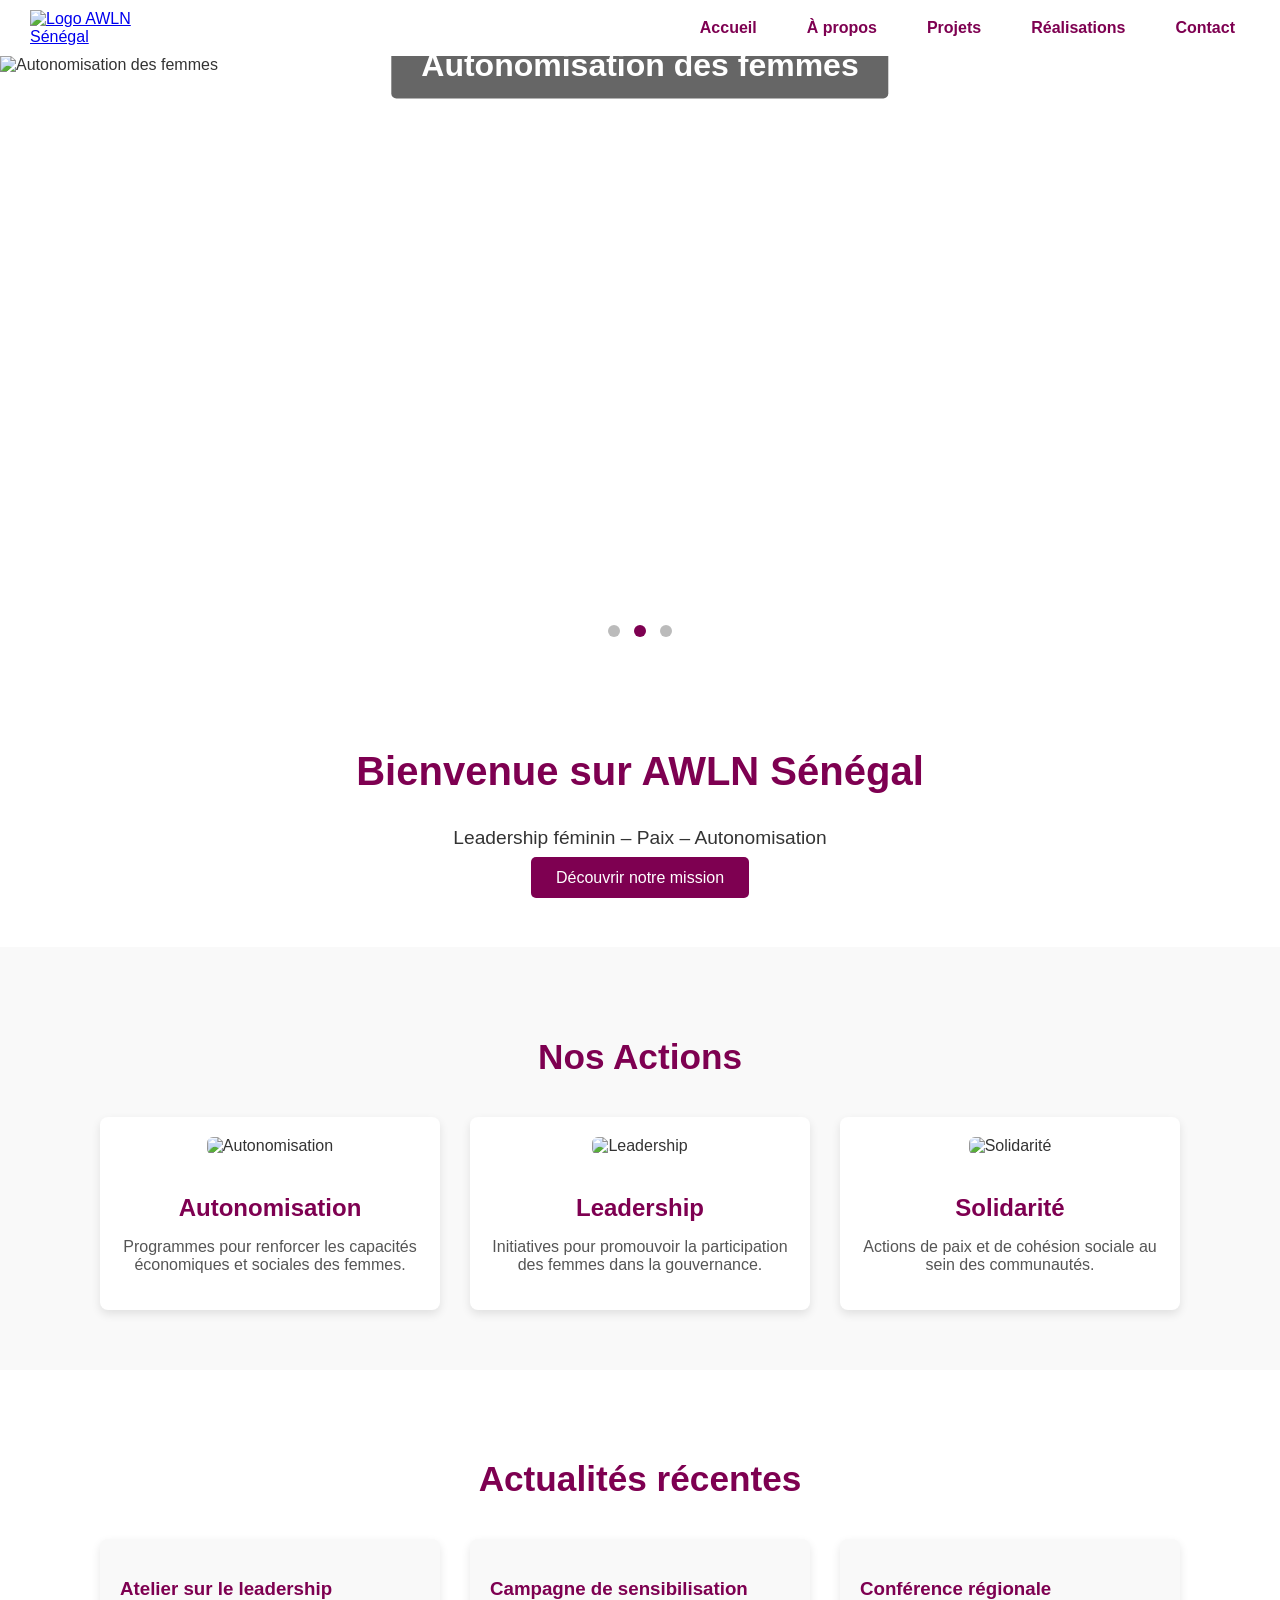
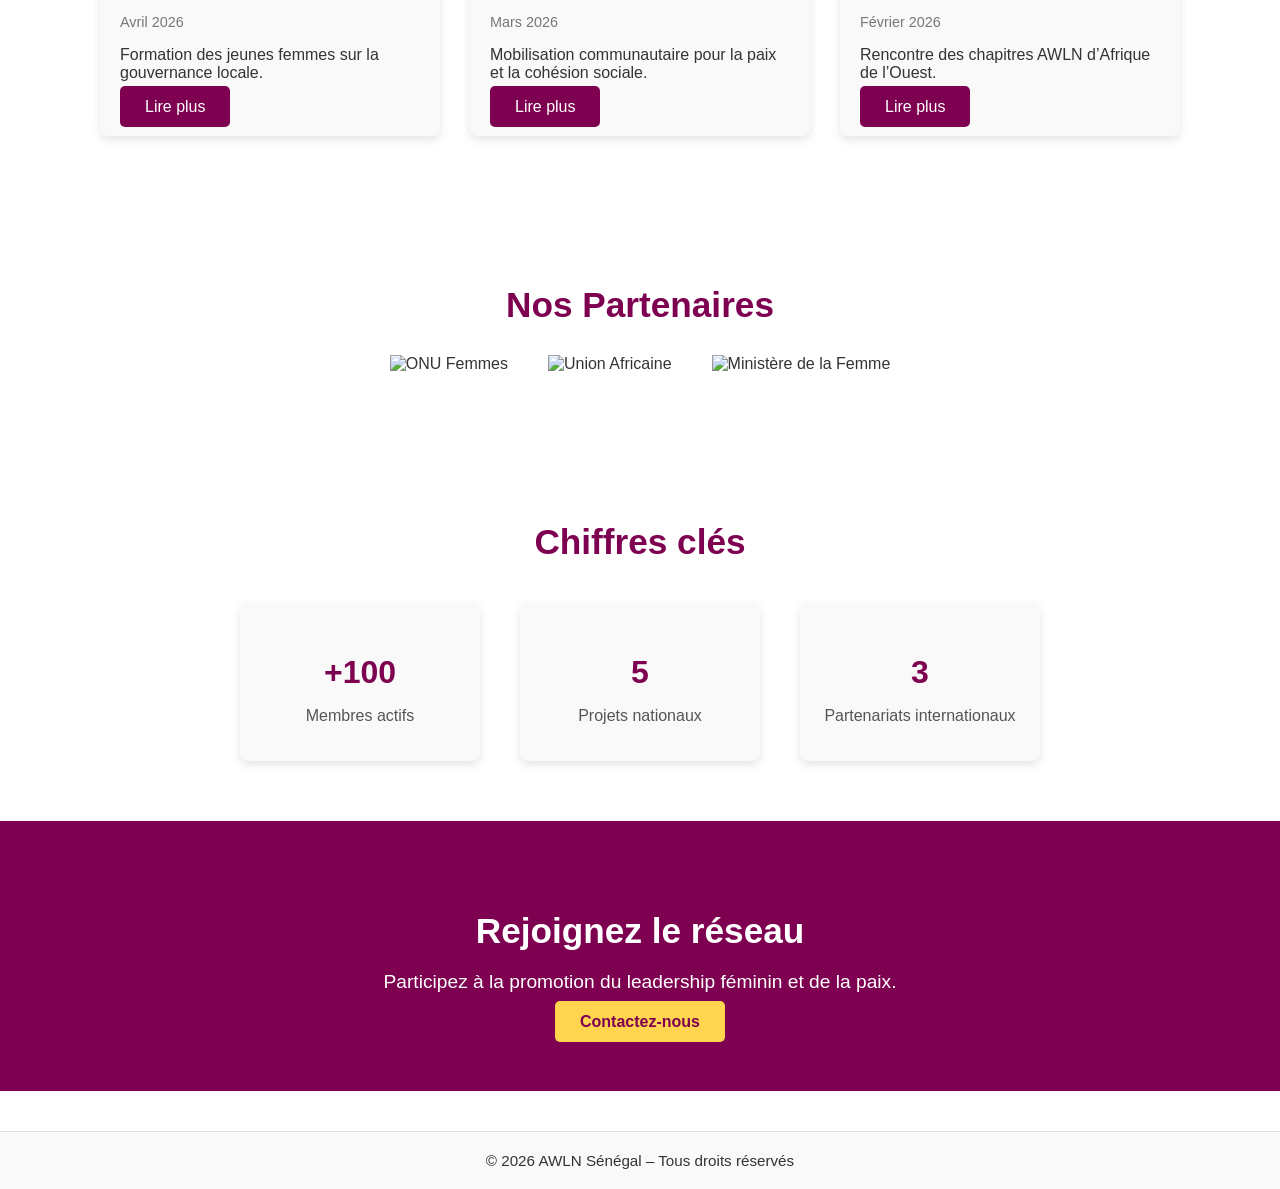
==== index.html @ dacff354 "Premier commit du site AWLN" ====
<!DOCTYPE html>
<html lang="fr">
<head>
  <meta charset="UTF-8">
  <title>AWLN Sénégal - Accueil</title>
  <link rel="stylesheet" href="style.css">
</head>
<body>
  <!-- En-tête -->
  <header class="topbar">
  <div class="logo-container">
    <a href="index.html">
      <img src="images/logo-awln.png" alt="Logo AWLN Sénégal" class="logo">
    </a>
  </div>

  <nav class="navbar">
    <!-- Menu horizontal (PC) -->
    <ul class="nav-links desktop">
      <li><a href="index.html">Accueil</a></li>
      <li><a href="about.html">À propos</a></li>
      <li><a href="projects.html">Projets</a></li>
      <li><a href="realisations.html">Réalisations</a></li>
      <li><a href="contact.html">Contact</a></li>
    </ul>

    <!-- Bouton burger (mobile) -->
    <button class="burger">
  <span class="burger-icon"></span>
</button>

    <!-- ✅ Menu latéral coulissant vertical -->
    <div class="sidebar" id="sidebar">
      <button class="close-btn">✖</button>
      <ul>
        <li><a href="index.html"><span class="arrow">▶</span> Accueil</a></li>
        <li><a href="about.html"><span class="arrow">▶</span> À propos</a></li>
        <li><a href="projects.html"><span class="arrow">▶</span> Projets</a></li>
        <li><a href="realisations.html"><span class="arrow">▶</span> Réalisations</a></li>
        <li><a href="contact.html"><span class="arrow">▶</span> Contact</a></li>
      </ul>
    </div>
  </nav>
</header>
  <!-- Carrousel -->
  <section class="carousel">
    <div class="slide fade">
      <img src="images/slide1.png" alt="Leadership féminin">
      <div class="caption">Leadership féminin en Afrique</div>
    </div>
    <div class="slide fade">
      <img src="images/slide2.png" alt="Autonomisation des femmes">
      <div class="caption">Autonomisation des femmes</div>
    </div>
    <div class="slide fade">
      <img src="images/slide3.png" alt="Solidarité et paix">
      <div class="caption">Solidarité et paix</div>
    </div>
    <div class="dots">
      <span class="dot" onclick="currentSlide(0)"></span>
      <span class="dot" onclick="currentSlide(1)"></span>
      <span class="dot" onclick="currentSlide(2)"></span>
    </div>
  </section>

  <!-- Bannière texte -->
  <section class="hero">
    <h1>Bienvenue sur AWLN Sénégal</h1>
    <p>Leadership féminin – Paix – Autonomisation</p>
    <a href="about.html" class="btn">Découvrir notre mission</a>
  </section>

  <!-- Nos actions -->
  <section class="actions">
    <h2>Nos Actions</h2>
    <div class="actions-grid">
      <div class="action-card">
        <img src="images/action1.png" alt="Autonomisation">
        <h3>Autonomisation</h3>
        <p>Programmes pour renforcer les capacités économiques et sociales des femmes.</p>
      </div>
      <div class="action-card">
        <img src="images/action2.png" alt="Leadership">
        <h3>Leadership</h3>
        <p>Initiatives pour promouvoir la participation des femmes dans la gouvernance.</p>
      </div>
      <div class="action-card">
        <img src="images/action3.png" alt="Solidarité">
        <h3>Solidarité</h3>
        <p>Actions de paix et de cohésion sociale au sein des communautés.</p>
      </div>
    </div>
  </section>

  <!-- Actualités -->
  <section class="news">
    <h2>Actualités récentes</h2>
    <div class="news-grid">
      <div class="news-card">
        <h3>Atelier sur le leadership</h3>
        <p class="date">Avril 2026</p>
        <p>Formation des jeunes femmes sur la gouvernance locale.</p>
        <a href="projet1.html" class="btn">Lire plus</a>
      </div>
      <div class="news-card">
        <h3>Campagne de sensibilisation</h3>
        <p class="date">Mars 2026</p>
        <p>Mobilisation communautaire pour la paix et la cohésion sociale.</p>
        <a href="projet2.html" class="btn">Lire plus</a>
      </div>
      <div class="news-card">
        <h3>Conférence régionale</h3>
        <p class="date">Février 2026</p>
        <p>Rencontre des chapitres AWLN d’Afrique de l’Ouest.</p>
        <a href="projet3.html" class="btn">Lire plus</a>
      </div>
    </div>
  </section>

  <!-- Partenaires -->
  <section class="partners">
    <h2>Nos Partenaires</h2>
    <div class="partners-logos">
      <img src="images/onu.png" alt="ONU Femmes">
      <img src="images/ua.png" alt="Union Africaine">
      <img src="images/ministere.jpeg" alt="Ministère de la Femme">
    </div>
  </section>

  <!-- Chiffres clés -->
  <section class="stats">
    <h2>Chiffres clés</h2>
    <div class="stats-grid">
      <div class="stat-card">
        <h3>+100</h3>
        <p>Membres actifs</p>
      </div>
      <div class="stat-card">
        <h3>5</h3>
        <p>Projets nationaux</p>
      </div>
      <div class="stat-card">
        <h3>3</h3>
        <p>Partenariats internationaux</p>
      </div>
    </div>
  </section>

  <!-- Appel à l’action -->
  <section class="cta">
    <h2>Rejoignez le réseau</h2>
    <p>Participez à la promotion du leadership féminin et de la paix.</p>
    <a href="contact.html" class="btn">Contactez-nous</a>
  </section>

  <!-- Footer -->
  <footer class="footer">
    <p>&copy; 2026 AWLN Sénégal – Tous droits réservés</p>
  </footer>

  <script src="script.js"></script>
</body>
</html>
---- style.css ----
/* Style global */
body {
  margin: 0;
  font-family: 'Montserrat', sans-serif;
  background-color: #ffffff;
  color: #333333;
}

/* Topbar */
.topbar {
  display: flex;
  justify-content: space-between;
  align-items: center;
  background-color: #ffffff;
  padding: 10px 30px;
}
.logo {
  max-width: 120px;
  height: auto;
}
.navbar ul {
  list-style: none;
  display: flex;
  margin: 0;
  padding: 0;
}
.navbar ul li {
  margin: 0 15px;
}
.navbar ul li a {
  color: #7E0051; /* Violet institutionnel */
  text-decoration: none;
  font-weight: bold;
}
.navbar ul li a:hover {
  color: #FFD54F; /* Accent doré */
}

/* Carrousel */
.carousel {
  position: relative;
  max-width: 100%;
  height: 600px; /* augmenté pour afficher toute l’image */
  overflow: hidden;
}
.carousel .slide {
  display: none;
  position: relative;
  animation: fadeEffect 1.5s;
}
.carousel img {
  width: 100%;
  height: 100%;
  object-fit: cover;
}
.caption {
  position: absolute;
  top: 50%;
  left: 50%;
  transform: translate(-50%, -50%);
  background-color: rgba(0,0,0,0.6);
  color: #ffffff;
  font-size: 2em;
  font-weight: bold;
  padding: 15px 30px;
  border-radius: 5px;
  text-align: center;
}

/* Animation élégante */
@keyframes fadeEffect {
  from {opacity: 0.4;}
  to {opacity: 1;}
}

/* Points de navigation */
.dots {
  text-align: center;
  position: absolute;
  bottom: 15px;
  width: 100%;
}
.dot {
  height: 12px;
  width: 12px;
  margin: 0 5px;
  background-color: #bbb;
  border-radius: 50%;
  display: inline-block;
  transition: background-color 0.6s ease;
  cursor: pointer;
}
.active {
  background-color: #7E0051;
}

/* Bannière texte */
.hero {
  text-align: center;
  padding: 60px 20px;
  background-color: #ffffff;
}
.hero h1 {
  color: #7E0051;
  font-size: 2.5em;
}
.hero p {
  font-size: 1.2em;
  margin: 10px 0 20px;
}
.btn {
  background-color: #7E0051;
  color: #ffffff;
  padding: 12px 25px;
  text-decoration: none;
  border-radius: 5px;
  transition: background-color 0.3s ease;
}
.btn:hover {
  background-color: #4A0030;
}

/* Section Nos actions */
.actions {
  padding: 60px 20px;
  background-color: #f9f9f9;
  text-align: center;
}
.actions h2 {
  color: #7E0051;
  font-size: 2.2em;
  margin-bottom: 40px;
}
.actions-grid {
  display: flex;
  justify-content: center;
  gap: 30px;
  flex-wrap: wrap;
}
.action-card {
  background-color: #ffffff;
  border-radius: 8px;
  box-shadow: 0 4px 10px rgba(0,0,0,0.1);
  max-width: 300px;
  padding: 20px;
  text-align: center;
}
.action-card img {
  width: 100%;
  height: 200px;
  object-fit: cover;
  border-radius: 6px;
  margin-bottom: 15px;
}
.action-card h3 {
  color: #7E0051;
  font-size: 1.5em;
  margin-bottom: 10px;
}
.action-card p {
  font-size: 1em;
  color: #555;
}

/* Footer ajouté */
.footer {
  background-color: #7E0051;
  color: #ffffff;
  text-align: center;
  padding: 20px;
  margin-top: 40px;
}
.footer p {
  margin: 0;
  font-size: 0.9em;
}
/* Section Actualités */
.news {
  padding: 60px 20px;
  background-color: #ffffff;
  text-align: center;
}
.news h2 {
  color: #7E0051;
  font-size: 2.2em;
  margin-bottom: 40px;
}
.news-grid {
  display: flex;
  justify-content: center;
  gap: 30px;
  flex-wrap: wrap;
}
.news-card {
  background-color: #f9f9f9;
  border-radius: 8px;
  box-shadow: 0 4px 10px rgba(0,0,0,0.1);
  max-width: 300px;
  padding: 20px;
  text-align: left;
}
.news-card h3 {
  color: #7E0051;
  margin-bottom: 10px;
}
.news-card .date {
  font-size: 0.9em;
  color: #777;
  margin-bottom: 10px;
}

/* Section Partenaires */
.partners {
  padding: 60px 20px;
  background-color: #f9f9f9;
  text-align: center;
}
.partners h2 {
  color: #7E0051;
  font-size: 2.2em;
  margin-bottom: 30px;
}
.partners-logos {
  display: flex;
  justify-content: center;
  gap: 40px;
  flex-wrap: wrap;
}
.partners-logos img {
  max-height: 80px;
  object-fit: contain;
}

/* Section Chiffres clés */
.stats {
  padding: 60px 20px;
  background-color: #ffffff;
  text-align: center;
}
.stats h2 {
  color: #7E0051;
  font-size: 2.2em;
  margin-bottom: 40px;
}
.stats-grid {
  display: flex;
  justify-content: center;
  gap: 40px;
  flex-wrap: wrap;
}
.stat-card {
  background-color: #f9f9f9;
  border-radius: 8px;
  box-shadow: 0 4px 10px rgba(0,0,0,0.1);
  width: 200px;
  padding: 20px;
}
.stat-card h3 {
  color: #7E0051;
  font-size: 2em;
  margin-bottom: 10px;
}
.stat-card p {
  font-size: 1em;
  color: #555;
}

/* Section Appel à l’action */
.cta {
  padding: 60px 20px;
  background-color: #7E0051;
  color: #ffffff;
  text-align: center;
}
.cta h2 {
  font-size: 2.2em;
  margin-bottom: 20px;
}
.cta p {
  font-size: 1.2em;
  margin-bottom: 20px;
}
.cta .btn {
  background-color: #FFD54F;
  color: #7E0051;
  font-weight: bold;
}
.cta .btn:hover {
  background-color: #FFC107;
  color: #ffffff;
}
/* Section À propos */
.about {
  padding: 60px 20px;
  max-width: 900px;
  margin: auto;
  text-align: left;
}
.about h1 {
  color: #7E0051;
  font-size: 2.5em;
  margin-bottom: 20px;
}
.about p {
  font-size: 1.1em;
  color: #555;
  margin-bottom: 20px;
  line-height: 1.6;
}

/* Section Valeurs */
.values {
  padding: 60px 20px;
  background-color: #f9f9f9;
  text-align: center;
}
.values h2 {
  color: #7E0051;
  font-size: 2.2em;
  margin-bottom: 40px;
}
.values-grid {
  display: flex;
  justify-content: center;
  gap: 30px;
  flex-wrap: wrap;
}
.value-card {
  background-color: #ffffff;
  border-radius: 8px;
  box-shadow: 0 4px 10px rgba(0,0,0,0.1);
  max-width: 250px;
  padding: 20px;
}
.value-card h3 {
  color: #7E0051;
  font-size: 1.5em;
  margin-bottom: 10px;
}
.value-card p {
  font-size: 1em;
  color: #555;
}
/* Section Historique */
.history {
  padding: 60px 20px;
  max-width: 900px;
  margin: auto;
  text-align: left;
}
.history h2 {
  color: #7E0051;
  font-size: 2.2em;
  margin-bottom: 20px;
}
.history p {
  font-size: 1.1em;
  color: #555;
  line-height: 1.6;
}

/* Section Objectifs */
.objectives {
  padding: 60px 20px;
  background-color: #f9f9f9;
  max-width: 900px;
  margin: auto;
  text-align: left;
}
.objectives h2 {
  color: #7E0051;
  font-size: 2.2em;
  margin-bottom: 20px;
}
.objectives ul {
  list-style: disc;
  padding-left: 40px;
  color: #555;
  font-size: 1.1em;
  line-height: 1.6;
}
.objectives ul li {
  margin-bottom: 10px;
}

/* Section Partenaires */
.partners {
  padding: 60px 20px;
  background-color: #ffffff;
  text-align: center;
}
.partners h2 {
  color: #7E0051;
  font-size: 2.2em;
  margin-bottom: 30px;
}
.partners p {
  font-size: 1.1em;
  color: #555;
  margin-bottom: 30px;
}
.partners-logos {
  display: flex;
  justify-content: center;
  gap: 40px;
  flex-wrap: wrap;
}
.partners-logos img {
  max-height: 80px;
  object-fit: contain;
}
/* Section Projets */
.projects {
  padding: 60px 20px;
  text-align: center;
}
.projects h1 {
  color: #7E0051;
  font-size: 2.5em;
  margin-bottom: 20px;
}
.projects p {
  font-size: 1.1em;
  color: #555;
  margin-bottom: 40px;
  max-width: 800px;
  margin-left: auto;
  margin-right: auto;
}
.projects-grid {
  display: flex;
  justify-content: center;
  gap: 30px;
  flex-wrap: wrap;
}
.project-card {
  background-color: #ffffff;
  border-radius: 8px;
  box-shadow: 0 4px 10px rgba(0,0,0,0.1);
  max-width: 300px;
  padding: 20px;
  text-align: center;
}
.project-card img {
  width: 100%;
  height: 180px;
  object-fit: cover;
  border-radius: 6px;
  margin-bottom: 15px;
}
.project-card h3 {
  color: #7E0051;
  font-size: 1.5em;
  margin-bottom: 10px;
}
.project-card p {
  font-size: 1em;
  color: #555;
  margin-bottom: 15px;
}
.project-card .btn {
  background-color: #7E0051;
  color: #ffffff;
  padding: 10px 20px;
  text-decoration: none;
  border-radius: 5px;
  transition: background-color 0.3s ease;
}
.project-card .btn:hover {
  background-color: #4A0030;
}
/* Page projet individuel */
.project-detail {
  padding: 80px 20px;
  max-width: 900px;
  margin: auto;
  text-align: left;
}
.project-detail h1 {
  color: #7E0051;
  font-size: 2.5em;
  margin-bottom: 20px;
}
.project-detail p {
  font-size: 1.1em;
  color: #555;
  line-height: 1.6;
  margin-bottom: 20px;
}
.project-detail .project-img {
  width: 100%;
  max-height: 400px;
  object-fit: cover;
  border-radius: 8px;
  margin-bottom: 20px;
}
/* Page projet individuel */
.project-detail {
  padding: 80px 20px;
  max-width: 900px;
  margin: auto;
  text-align: left;
}
.project-detail h1 {
  color: #7E0051;
  font-size: 2.5em;
  margin-bottom: 20px;
}
.project-detail p {
  font-size: 1.1em;
  color: #555;
  line-height: 1.6;
  margin-bottom: 20px;
}
.project-detail .project-img {
  width: 100%;
  max-height: 400px;
  object-fit: cover;
  border-radius: 8px;
  margin-bottom: 20px;
}
/* Section Réalisations */
.realisations {
  padding: 60px 20px;
  text-align: center;
}
.realisations h1 {
  color: #7E0051;
  font-size: 2.5em;
  margin-bottom: 20px;
}
.realisations p {
  font-size: 1.1em;
  color: #555;
  margin-bottom: 40px;
  max-width: 800px;
  margin-left: auto;
  margin-right: auto;
}
.realisations-grid {
  display: flex;
  justify-content: center;
  gap: 30px;
  flex-wrap: wrap;
}
.realisation-card {
  background: #fff;
  border-radius: 8px;
  box-shadow: 0 4px 10px rgba(0,0,0,0.1);
  max-width: 300px;
  padding: 20px;
  text-align: center;
}
.realisation-card img {
  width: 100%;
  height: 180px;
  object-fit: cover;
  border-radius: 6px;
  margin-bottom: 15px;
}
.realisation-card h3 {
  color: #7E0051;
  margin-bottom: 10px;
}
/* Section Contact */
.contact {
  padding: 60px 20px;
  text-align: center;
}
.contact h1 {
  color: #7E0051;
  font-size: 2.5em;
  margin-bottom: 20px;
}
.contact p {
  font-size: 1.1em;
  color: #555;
  margin-bottom: 40px;
}
.contact-container {
  display: flex;
  justify-content: center;
  gap: 40px;
  flex-wrap: wrap;
}
.contact-form {
  flex: 1;
  min-width: 300px;
}
.contact-form input,
.contact-form textarea {
  width: 100%;
  padding: 12px;
  margin-bottom: 15px;
  border: 1px solid #ccc;
  border-radius: 6px;
}
.contact-form button {
  background-color: #7E0051;
  color: #fff;
  padding: 12px 25px;
  border: none;
  border-radius: 6px;
  cursor: pointer;
}
.contact-form button:hover {
  background-color: #4A0030;
}
.contact-info {
  flex: 1;
  min-width: 250px;
  text-align: left;
}
.contact-info h3 {
  color: #7E0051;
  margin-bottom: 10px;
}
.contact-info a {
  color: #7E0051;
  text-decoration: none;
}
.contact-info a:hover {
  text-decoration: underline;
}
/* Footer Contact */
.footer {
  background: #f1f1f1;
  padding: 30px 20px;
  text-align: center;
  border-top: 1px solid #ddd;
}
.footer-info p {
  margin: 5px 0;
  color: #333;
}
.social-icons {
  margin: 15px 0;
}
.social-icons a {
  text-decoration: none;
  color: #7E0051;
  font-size: 1.8em;
  margin: 0 10px;
  transition: transform 0.3s ease, color 0.3s ease;
}
.social-icons a:hover {
  transform: scale(1.2);
  color: #4A0030;
}
.footer {
  background: #f9f9f9; /* fond clair pour la partie info */
  color: #333;
  text-align: center;
  padding: 20px;
}
.footer-info p {
  margin: 5px 0;
}
.social-icons {
  margin: 15px 0;
}
.social-icons a {
  text-decoration: none;
  color: #7E0051;
  font-size: 1.8em;
  margin: 0 8px;
  transition: transform 0.3s ease, color 0.3s ease;
}
.social-icons a:hover {
  transform: scale(1.2);
  color: #FFD700; /* doré au survol */
}
.footer-bottom {
  background: #7E0051; /* bandeau violet */
  color: #fff;
  padding: 10px;
  margin-top: 20px;
}
.footer-bottom p {
  margin: 0;
  font-size: 0.95em;
}
.footer {
  background: #f9f9f9; /* fond clair uniforme */
  color: #333;
  padding: 20px;
  text-align: center;
  margin-top: 40px;
}
.footer-top {
  display: flex;
  justify-content: space-between;
  align-items: flex-start;
  flex-wrap: wrap;
  margin-bottom: 15px;
}
.footer-logo-img {
  max-width: 90px;
}
.footer-info {
  font-size: 1.1em;
  font-weight: bold;
}
.footer-info p {
  margin: 8px 0;
}
.footer-info i {
  color: #7E0051;
  margin-right: 8px;
}
.social-icons a {
  text-decoration: none;
  color: #7E0051;
  font-size: 1.8em;
  margin: 0 8px;
  transition: transform 0.3s ease, color 0.3s ease;
}
.social-icons a:hover {
  transform: scale(1.2);
  color: #FFD700;
}
.footer p {
  margin: 0;
  font-size: 0.95em;
}
.footer-info {
  font-size: 1.1em;
  font-weight: bold;
  color: #333;
  line-height: 1.8; /* augmente l’espacement vertical */
}
.footer-info p {
  margin: 12px 0; /* espace plus grand entre chaque ligne */
}
.footer-info i {
  color: #7E0051;
  margin-right: 8px;
}
/* Formulaire */
.contact-form input,
.contact-form textarea,
.contact-form select {
  width: 100%;
  padding: 12px;
  margin-bottom: 15px;
  border: 1px solid #ccc;
  border-radius: 6px;
  font-size: 1em;
}
.select-container {
  display: flex;
  align-items: center;
  margin-bottom: 15px;
}
.select-container i {
  margin-right: 10px;
  color: #7E0051;
  font-size: 1.2em;
}
.contact-form button {
  background-color: #7E0051;
  color: #fff;
  padding: 12px 25px;
  border: none;
  border-radius: 6px;
  cursor: pointer;
}
.contact-form button:hover {
  background-color: #4A0030;
}

/* Footer */
.footer-info p {
  margin: 12px 0;
  font-size: 1.1em;
}
.footer-info i {
  font-size: 1.8em; /* même taille que les icônes réseaux */
  margin-right: 8px;
  color: #7E0051;
}
.social-icons a {
  text-decoration: none;
  color: #7E0051;
  font-size: 1.8em;
  margin: 0 8px;
  transition: transform 0.3s ease, color 0.3s ease;
}
.social-icons a:hover {
  transform: scale(1.2);
  color: #FFD700;
}
.footer-info {
  font-size: 1.1em;
  font-weight: bold;
  color: #333;
  line-height: 1.8; /* bon espacement vertical */
}
.footer-info p {
  margin: 10px 0;
}
.footer-info i {
  font-size: 1.4em; /* taille réduite, plus équilibrée */
  margin-right: 8px;
  color: #7E0051;
}

/* Réseaux sociaux */
.social-icons a {
  text-decoration: none;
  color: #7E0051;
  font-size: 1.6em; /* légèrement plus grand pour rester visible */
  margin: 0 8px;
  transition: transform 0.3s ease, color 0.3s ease;
}
.social-icons a:hover {
  transform: scale(1.2);
  color: #FFD700;
}
.about-banner {
  position: relative;
  text-align: center;
  margin-bottom: 40px;
}

.banner-image {
  width: 100%;
  height: 400px;
  object-fit: cover;
  border-radius: 4px;
}

.banner-text {
  position: absolute;
  top: 50%;
  left: 50%;
  transform: translate(-50%, -50%);
  color: white;
  background: rgba(0, 0, 0, 0.4);
  padding: 20px 40px;
  border-radius: 6px;
}

.banner-text h2 {
  font-size: 2em;
  margin-bottom: 10px;
}

.banner-text p {
  font-size: 1.1em;
}
.projects-banner {
  position: relative;
  text-align: center;
  margin-bottom: 40px;
}

.projects-banner .banner-image {
  width: 100%;
  height: 400px;
  object-fit: cover;
  border-radius: 4px;
}

.projects-banner .banner-text {
  position: absolute;
  top: 50%;
  left: 50%;
  transform: translate(-50%, -50%);
  color: white;
  background: rgba(0, 0, 0, 0.4);
  padding: 20px 40px;
  border-radius: 6px;
}

.projects-banner .banner-text h2 {
  font-size: 2em;
  margin-bottom: 10px;
}

.projects-banner .banner-text p {
  font-size: 1.1em;
}
/* Bannière À propos */
.about-banner .banner-image {
  width: 100%;
  height: 550px; /* Augmentée de 400px à 550px */
  object-fit: cover;
  border-radius: 4px;
}

/* Bannière Projets */
.projects-banner .banner-image {
  width: 100%;
  height: 550px; /* Augmentée de 400px à 550px */
  object-fit: cover;
  border-radius: 4px;
}
.realisations-banner {
  position: relative;
  text-align: center;
  margin-bottom: 40px;
}

.realisations-banner .banner-image {
  width: 100%;
  height: 550px; /* même hauteur que les autres bannières */
  object-fit: cover;
  border-radius: 4px;
}

.realisations-banner .banner-text {
  position: absolute;
  top: 50%;
  left: 50%;
  transform: translate(-50%, -50%);
  color: white;
  background: rgba(0, 0, 0, 0.4);
  padding: 20px 40px;
  border-radius: 6px;
}

.realisations-banner .banner-text h2 {
  font-size: 2em;
  margin-bottom: 10px;
}

.realisations-banner .banner-text p {
  font-size: 1.1em;
}
.contact-banner {
  position: relative;
  text-align: center;
  margin-bottom: 40px;
}

.contact-banner .banner-image {
  width: 100%;
  height: 550px; /* même hauteur que les autres bannières */
  object-fit: cover;
  border-radius: 4px;
}

.contact-banner .banner-text {
  position: absolute;
  top: 50%;
  left: 50%;
  transform: translate(-50%, -50%);
  color: white;
  background: rgba(0, 0, 0, 0.4);
  padding: 20px 40px;
  border-radius: 6px;
}

.contact-banner .banner-text h2 {
  font-size: 2em;
  margin-bottom: 10px;
}

.contact-banner .banner-text p {
  font-size: 1.1em;
}
/* Menu par défaut (ordinateur) */
.navbar ul {
  display: flex;
  flex-direction: row;   /* horizontal */
  justify-content: center;
  align-items: center;
  gap: 20px;
}
/* ✅ Menu latéral coulissant (mobile) */
.sidebar {
  position: fixed;
  top: 0;
  right: -80%; /* caché par défaut */
  width: 80%;
  height: 100vh;
  background-color: #7E0051; /* fond violet */
  transition: right 0.3s ease-in-out;
  z-index: 4000;
  display: flex;
  flex-direction: column; /* ✅ vertical */
  align-items: center;
  justify-content: flex-start;
  padding-top: 60px; /* espace pour le bouton ✖ */
}

.sidebar.show {
  right: 0; /* visible */
}

.sidebar ul {
  list-style: none;
  padding: 0;
  margin: 0;
  width: 100%;
}

.sidebar li {
  width: 100%;
  text-align: center;
  border-bottom: 1px solid white; /* séparateur blanc */
  padding: 15px 0;
}

.sidebar a {
  color: white !important; /* ✅ texte blanc */
  font-size: 1.4rem;
  text-decoration: none;
  display: block;
  width: 100%;
}

/* Bouton fermer */
.close-btn {
  position: absolute;
  top: 20px;
  right: 25px;
  font-size: 2rem;
  background: none;
  border: none;
  color: white;
  cursor: pointer;
}

/* ✅ Responsive : tablette et mobile */
@media (max-width: 992px) {
  .nav-links.desktop {
    display: none; /* cache le menu horizontal classique */
  }
  .burger {
    display: block;
    color: #7E0051; /* bouton violet */
  }
}
/* ✅ Menu latéral coulissant vertical */
.sidebar {
  position: fixed;
  top: 0;
  right: -80%; /* caché par défaut */
  width: 80%;
  height: 100vh;
  background-color: #7E0051; /* fond violet */
  transition: right 0.3s ease-in-out;
  z-index: 4000;
  display: flex;
  flex-direction: column; /* vertical */
  align-items: stretch;   /* occupe toute la largeur */
  justify-content: flex-start;
  padding-top: 60px;
}

.sidebar.show {
  right: 0; /* visible */
}

.sidebar ul {
  list-style: none;
  padding: 0;
  margin: 0;
  display: flex;
  flex-direction: column; /* ✅ vertical */
}

.sidebar li {
  border-bottom: 1px solid white; /* séparateur blanc */
}

.sidebar a {
  color: white !important; /* ✅ texte blanc */
  font-size: 1.4rem;
  text-decoration: none;
  display: block;
  padding: 15px;
  width: 100%;
  text-align: left;
}

/* Bouton fermer */
.close-btn {
  position: absolute;
  top: 20px;
  right: 25px;
  font-size: 2rem;
  background: none;
  border: none;
  color: white;
  cursor: pointer;
}
/* ✅ Bouton burger stylisé */
.burger {
  display: none; /* caché sur PC */
  background-color: #7E0051; /* violet institutionnel */
  border: none;
  border-radius: 50%;
  width: 50px;
  height: 50px;
  cursor: pointer;
  position: relative;
  box-shadow: 0 0 5px rgba(0,0,0,0.2);
}

/* Les lignes blanches à l'intérieur */
.burger-icon,
.burger-icon::before,
.burger-icon::after {
  content: "";
  position: absolute;
  left: 50%;
  width: 24px;
  height: 3px;
  background-color: white; /* lignes blanches */
  transform: translateX(-50%);
  transition: all 0.3s ease;
}

.burger-icon {
  top: 50%;
}

.burger-icon::before {
  top: -8px;
}

.burger-icon::after {
  top: 8px;
}

/* ✅ Afficher le bouton uniquement sur mobile/tablette */
@media (max-width: 992px) {
  .burger {
    display: flex;
    align-items: center;
    justify-content: center;
  }

  .nav-links.desktop {
    display: none; /* cache le menu horizontal */
  }
}
.sidebar {
  position: fixed;
  top: 0;
  right: -40%; /* caché par défaut */
  width: 40%;   /* ✅ réduit à 40% */
  height: 100vh;
  background-color: #7E0051;
  transition: right 0.3s ease-in-out;
  z-index: 4000;
  display: flex;
  flex-direction: column;
  align-items: center;
  justify-content: flex-start;
  padding-top: 60px;
}
.sidebar a:hover {
  background-color: rgba(255,255,255,0.1); /* fond blanc transparent */
  transition: background-color 0.3s ease;
}
.sidebar {
  position: fixed;
  top: 0;
  right: -40%; /* caché par défaut */
  width: 40%;
  height: 100vh;
  background-color: #7E0051;
  transition: right 0.3s ease;
  opacity: 0;
}

.sidebar.show {
  right: 0;   /* glisse depuis la droite */
  opacity: 1; /* devient visible */
}
@media (max-width: 576px) {
  h1 { font-size: 1.5rem; }
  p { font-size: 1rem; }
}
/* Bannière générique */
.banner-image {
  width: 100%;
  height: 550px; /* augmente la hauteur (ex: de 400px à 550px) */
  object-fit: cover; /* garde l’image proportionnelle et centrée */
  border-radius: 4px;
}
/* Effet sur les cartes (actions, projets, réalisations) */
.action-card img,
.project-card img,
.realisation-card img {
  transition: transform 0.3s ease, box-shadow 0.3s ease;
}

.action-card img:hover,
.project-card img:hover,
.realisation-card img:hover {
  transform: scale(1.05); /* zoom léger */
  box-shadow: 0 8px 20px rgba(0,0,0,0.3); /* ombre plus marquée */
  border-radius: 6px; /* arrondi léger */
}
img:hover {
  filter: brightness(0.9) saturate(1.2);
}
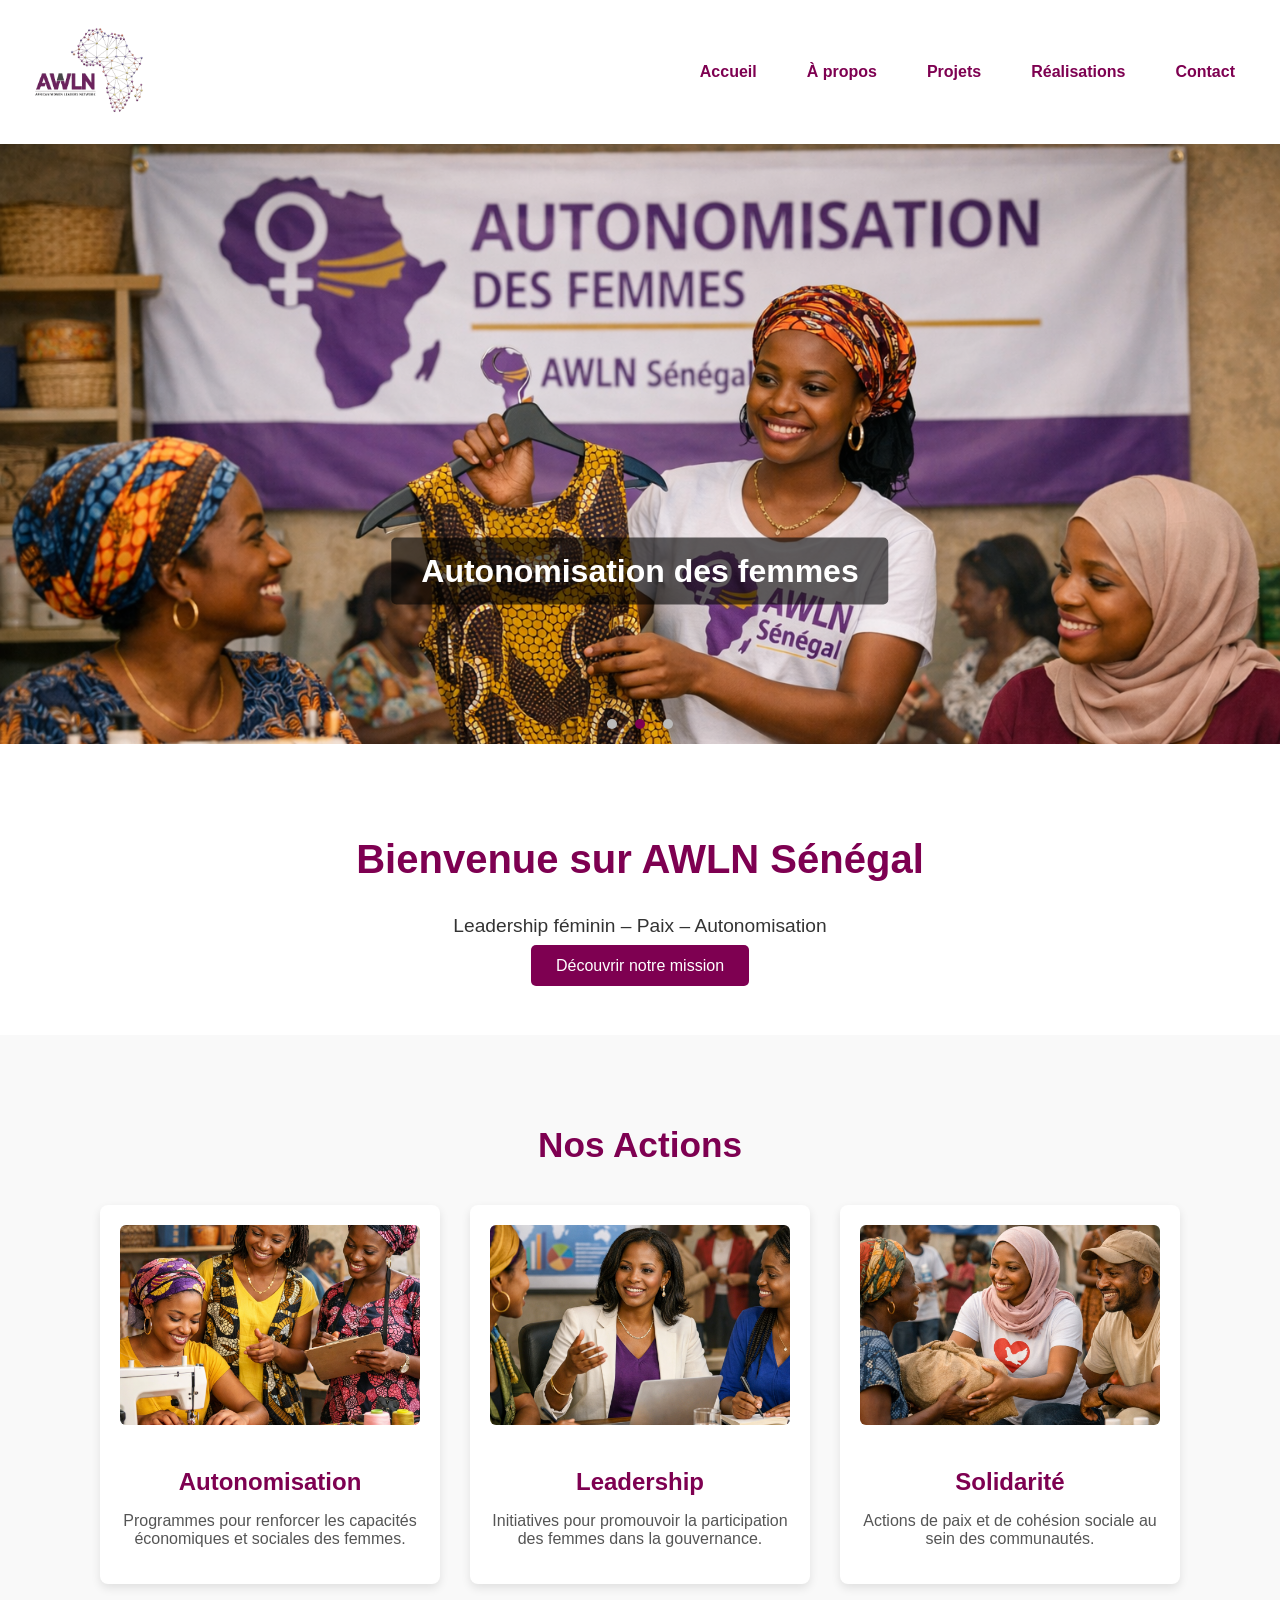
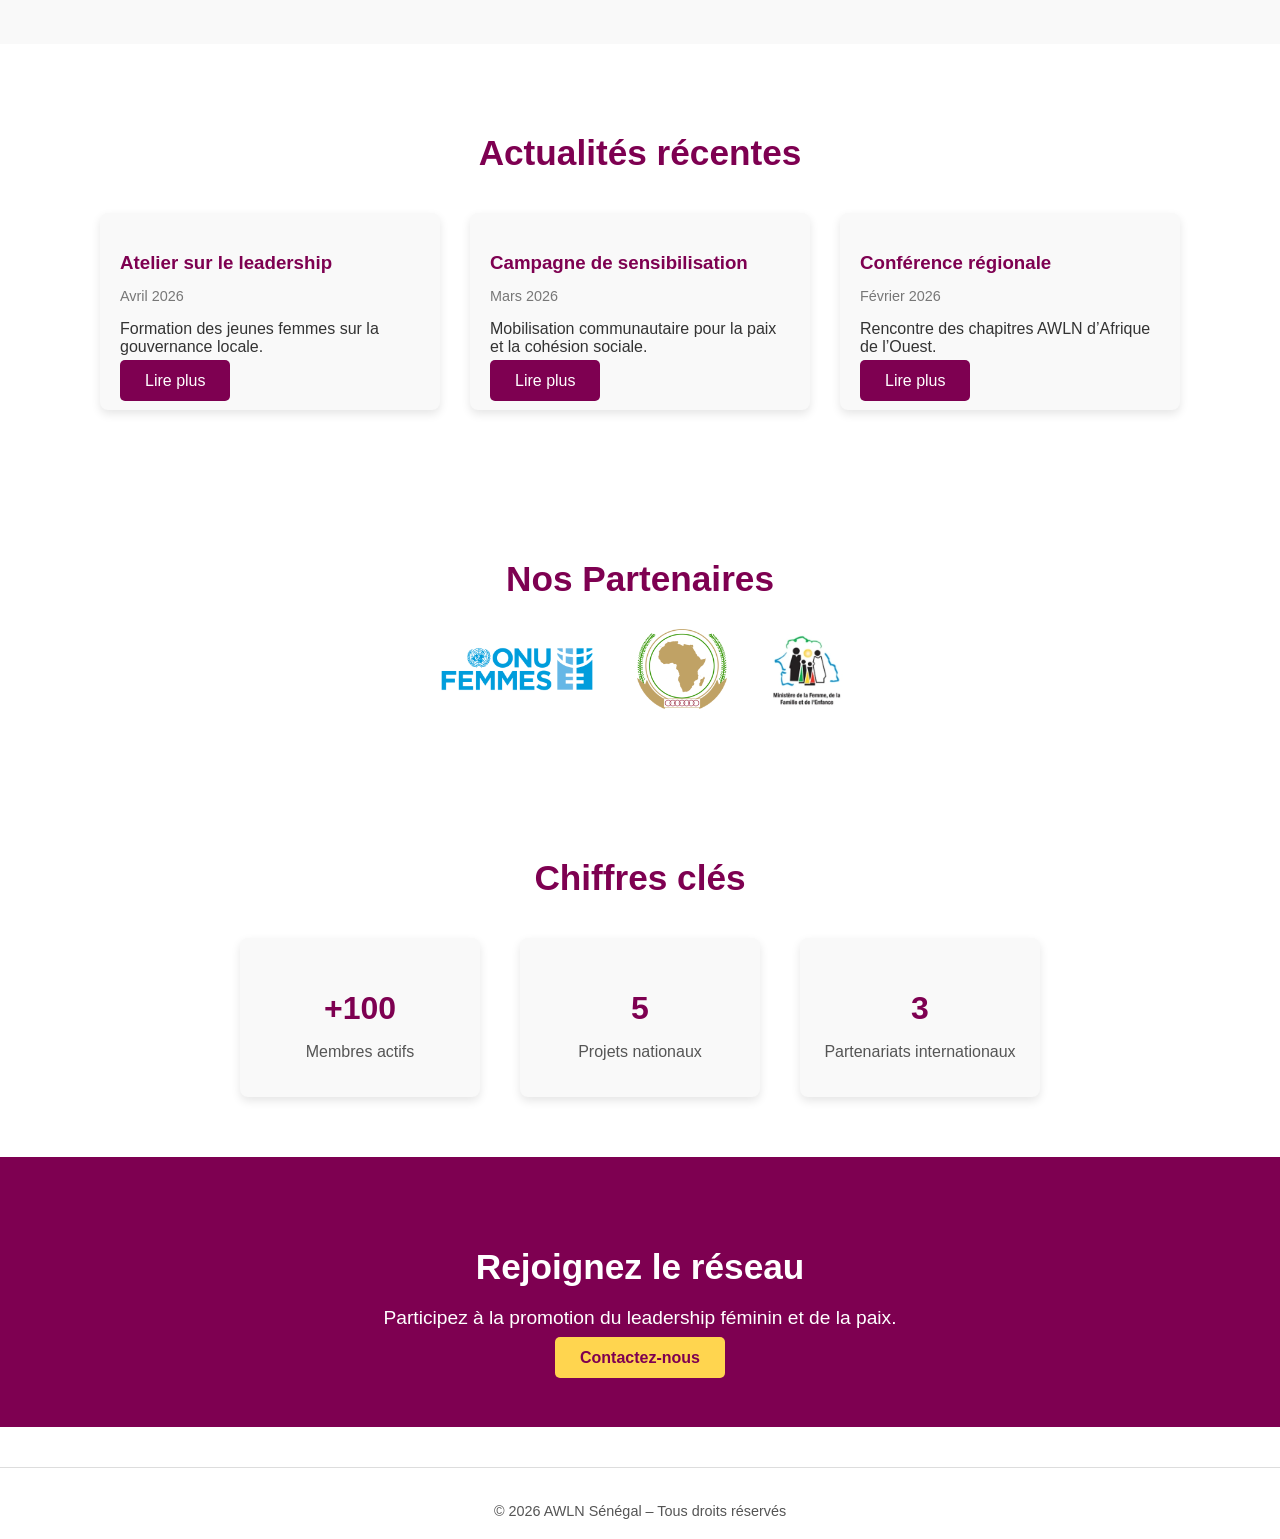
==== commit f916eba2: "Mise à jour générale : footer responsive, menu mobile ajusté, bouton fermer moderne" ====
--- a/index.html
+++ b/index.html
@@ -2,6 +2,7 @@
 <html lang="fr">
 <head>
   <meta charset="UTF-8">
+  <meta name="viewport" content="width=device-width, initial-scale=1.0">
   <title>AWLN Sénégal - Accueil</title>
   <link rel="stylesheet" href="style.css">
 </head>
@@ -33,11 +34,11 @@
     <div class="sidebar" id="sidebar">
       <button class="close-btn">✖</button>
       <ul>
-        <li><a href="index.html"><span class="arrow">▶</span> Accueil</a></li>
-        <li><a href="about.html"><span class="arrow">▶</span> À propos</a></li>
-        <li><a href="projects.html"><span class="arrow">▶</span> Projets</a></li>
-        <li><a href="realisations.html"><span class="arrow">▶</span> Réalisations</a></li>
-        <li><a href="contact.html"><span class="arrow">▶</span> Contact</a></li>
+        <li><a href="index.html"><span class="arrow"></span> Accueil</a></li>
+        <li><a href="about.html"><span class="arrow"></span> À propos</a></li>
+        <li><a href="projects.html"><span class="arrow"></span> Projets</a></li>
+        <li><a href="realisations.html"><span class="arrow"></span> Réalisations</a></li>
+        <li><a href="contact.html"><span class="arrow"></span> Contact</a></li>
       </ul>
     </div>
   </nav>
--- a/style.css
+++ b/style.css
@@ -1200,3 +1200,384 @@
 img:hover {
   filter: brightness(0.9) saturate(1.2);
 }
+/* Styles par défaut (PC) */
+
+/* Ajustements pour mobile */
+@media (max-width: 768px) {
+  body {
+    margin: 0;
+    padding: 0;
+    font-size: 16px; /* texte lisible */
+  }
+
+  header, section, footer {
+    padding: 10px;
+  }
+
+  img {
+    max-width: 100%;
+    height: auto;
+  }
+
+  nav ul {
+    flex-direction: column;
+    align-items: center;
+  }
+
+  .container {
+    width: 100%;
+    margin: 0 auto;
+  }
+}
+/* Carrousel */
+.carousel {
+  position: relative;
+  max-width: 100%;
+  margin: auto;
+  overflow: hidden;
+}
+
+/* Images */
+.carousel img {
+  width: 100%;
+  height: auto;
+  display: block;
+}
+
+/* Points de navigation */
+.dots {
+  position: absolute;
+  bottom: 0; /* colle les points au bas de l'image */
+  left: 50%;
+  transform: translateX(-50%);
+  display: flex;
+  gap: 8px;
+  padding-bottom: 5px; /* petit espace interne */
+}
+
+.dot {
+  height: 12px;
+  width: 12px;
+  background-color: #bbb;
+  border-radius: 50%;
+  cursor: pointer;
+}
+.dot.active {
+  background-color: #7E0051; /* violet */
+}
+/* Points de navigation */
+.dots {
+  position: absolute;
+  bottom: 10px; /* place les points sur l'image en bas */
+  left: 50%;
+  transform: translateX(-50%); /* centre horizontalement */
+  display: flex;
+  gap: 8px;
+  justify-content: center;
+  z-index: 10; /* assure qu'ils apparaissent au-dessus de l'image */
+}
+
+.dot {
+  height: 10px;
+  width: 10px;
+  background-color: #bbb;
+  border-radius: 50%;
+  cursor: pointer;
+}
+.dot.active {
+  background-color: #7E0051; /* violet AWLN */
+}
+
+/* ✅ Ajustements pour mobile */
+@media (max-width: 768px) {
+  .dots {
+    bottom: 8px; /* colle encore plus au bas de l'image */
+  }
+}
+/* Points de navigation */
+.dots {
+  position: absolute;
+  bottom: 10px; /* sur l'image en bas */
+  left: 50%;
+  transform: translateX(-50%);
+  display: flex;
+  gap: 8px;
+  justify-content: center;
+  z-index: 10;
+}
+
+.dot {
+  height: 10px;
+  width: 10px;
+  background-color: #bbb;
+  border-radius: 50%;
+  cursor: pointer;
+}
+.dot.active {
+  background-color: #7E0051;
+}
+
+/* ✅ Ajustements pour mobile */
+@media (max-width: 768px) {
+  .carousel {
+    height: auto; /* supprime la hauteur fixe */
+  }
+
+  .carousel img {
+    width: 100%;
+    height: auto;
+    object-fit: cover;
+    display: block;
+  }
+
+  .dots {
+    bottom: 12px; /* colle les points au bas de l'image */
+  }
+}
+/* Footer global */
+.footer {
+  background-color: #fff;
+  text-align: center;
+  padding: 20px 10px;
+}
+
+/* Bloc principal */
+.footer-top {
+  display: flex;
+  justify-content: space-between;
+  align-items: flex-start;
+  gap: 20px;
+}
+
+/* Logo */
+.footer-logo img {
+  width: 120px;
+  height: auto;
+}
+
+/* Coordonnées */
+.footer-info {
+  display: flex;
+  flex-direction: column;
+  gap: 6px;
+  text-align: left;
+}
+
+.footer-info p {
+  margin: 0;
+  font-size: 1em;
+  color: #333;
+}
+
+/* Réseaux sociaux */
+.social-icons {
+  display: flex;
+  justify-content: center;
+  gap: 15px;
+}
+
+.social-icons a {
+  color: #7E0051;
+  font-size: 1.6em;
+  transition: transform 0.2s ease;
+}
+
+.social-icons a:hover {
+  transform: scale(1.1);
+}
+
+/* Copyright */
+.footer p:last-child {
+  margin-top: 15px;
+  font-size: 0.9em;
+  color: #555;
+}
+
+/* ✅ Sur mobile : tout en colonne */
+@media (max-width: 768px) {
+  .footer-top {
+    flex-direction: column; /* passe en colonne */
+    align-items: center;    /* centre tout */
+    text-align: center;
+  }
+
+  .footer-logo img {
+    width: 100px;
+    margin-bottom: 10px;
+  }
+
+  .footer-info {
+    align-items: center; /* coordonnées centrées */
+    text-align: center;
+  }
+
+  .social-icons {
+    margin-top: 10px;
+    gap: 12px;
+  }
+
+  .social-icons a {
+    font-size: 1.4em;
+  }
+
+  .footer p:last-child {
+    font-size: 0.85em;
+  }
+}
+/* Sidebar (menu mobile) */
+.sidebar {
+  position: fixed;
+  top: 0;
+  right: -100%; /* caché par défaut */
+  width: 55%; /* largeur du menu */
+  height: 100%;
+  background-color: #7E0051; /* violet AWLN */
+  color: #fff;
+  transition: right 0.3s ease-in-out;
+  padding: 20px;
+  z-index: 1000;
+}
+
+/* Quand le menu est actif */
+.sidebar.active {
+  right: 0; /* sort complètement */
+}
+
+/* Bouton fermer */
+.close-btn {
+  background: none;
+  border: none;
+  color: #fff;
+  font-size: 1.5em;
+  cursor: pointer;
+  margin-bottom: 20px;
+}
+
+/* Liens du menu */
+.sidebar ul {
+  list-style: none;
+  padding: 0;
+  margin: 0;
+}
+
+.sidebar ul li {
+  margin: 15px 0;
+}
+
+.sidebar ul li a {
+  color: #fff;
+  text-decoration: none;
+  font-size: 1.2em;
+  display: block;
+}
+/* Liens du menu mobile */
+.sidebar ul {
+  list-style: none;
+  padding: 0;
+  margin: 0;
+}
+
+.sidebar ul li {
+  margin: 8px 0; /* réduit l’espace entre les liens */
+}
+
+.sidebar ul li a {
+  color: #fff;
+  text-decoration: none;
+  font-size: 1.1em; /* taille légèrement réduite */
+  display: block;
+  padding: 5px 0;   /* réduit le padding vertical */
+}
+/* Bouton fermer (✖) */
+.close-btn {
+  background: none;
+  border: none;
+  color: #fff; /* toujours blanc */
+  font-size: 2rem;
+  cursor: pointer;
+  position: absolute;
+  top: 20px;
+  right: 25px;
+}
+
+/* Liste des menus */
+.sidebar ul {
+  list-style: none;
+  padding: 0;
+  margin: 55px 0 0 0; /* ✅ descend la liste sous le bouton */
+}
+
+.sidebar ul li {
+  margin: 8px 0; /* espace réduit entre les liens */
+}
+
+.sidebar ul li a {
+  color: #fff;
+  text-decoration: none;
+  font-size: 1.2em;
+  display: block;
+  padding: 6px 0;
+}
+/* Bouton fermer (✖) */
+.close-btn {
+  background-color: #7E0051; /* fond violet AWLN */
+  border: 2px solid #D4AF37; /* cadre doré */
+  color: #fff; /* icône blanche */
+  font-size: 1.8rem;
+  cursor: pointer;
+  border-radius: 8px; /* coins légèrement arrondis */
+  width: 45px;
+  height: 45px;
+  display: flex;
+  align-items: center;
+  justify-content: center;
+  position: absolute;
+  top: 20px;
+  right: 25px;
+  z-index: 2000;
+  transition: all 0.3s ease;
+}
+
+/* Effet au survol */
+.close-btn:hover {
+  background-color: #D4AF37; /* fond doré au survol */
+  color: #7E0051; /* ✖ devient violet */
+  transform: scale(1.05);
+}
+/* Icônes flèches dans le menu */
+.sidebar ul li .arrow {
+  display: inline-block;
+  width: 0;
+  height: 0;
+  border-top: 6px solid transparent;
+  border-bottom: 6px solid transparent;
+  border-left: 10px solid #fff; /* triangle blanc */
+  margin-right: 10px;
+  vertical-align: middle;
+}
+/* Bouton fermer (✖) */
+.close-btn {
+  background-color: #7E0051;       /* fond violet AWLN */
+  border: 2px solid #D4AF37;       /* cadre doré */
+  color: #fff;                     /* ✖ blanc */
+  font-size: 1.6rem;
+  cursor: pointer;
+  border-radius: 50%;              /* cercle élégant */
+  width: 45px;
+  height: 45px;
+  display: flex;
+  align-items: center;
+  justify-content: center;
+  position: absolute;
+  top: 20px;
+  right: 25px;
+  z-index: 2000;
+  transition: all 0.3s ease;
+}
+
+/* Effet au survol */
+.close-btn:hover {
+  background-color: #D4AF37;       /* fond doré */
+  color: #7E0051;                  /* ✖ violet */
+  transform: scale(1.1);           /* léger zoom */
+}
